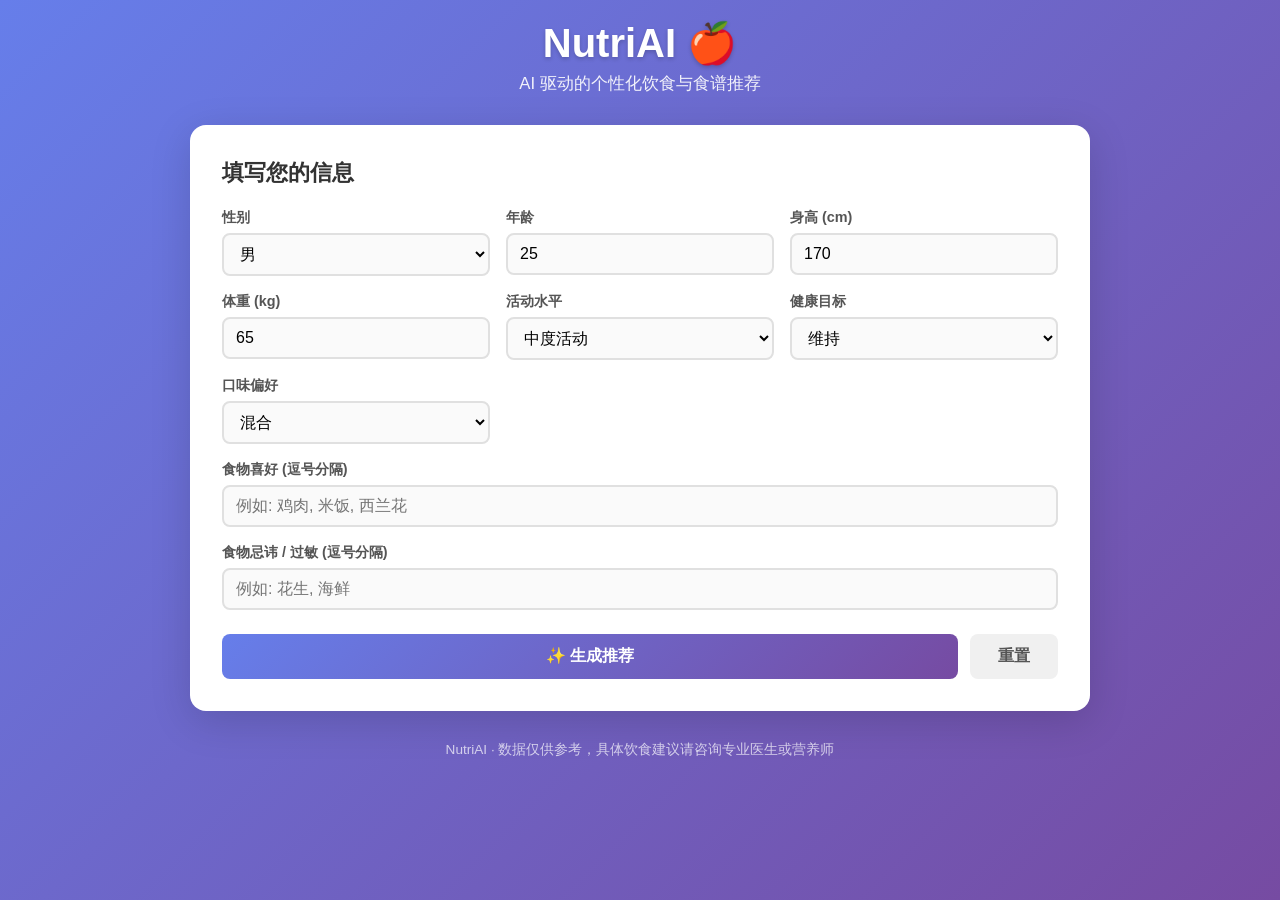
==== frontend/index.html @ 55122c43 "init: NutriAI v0.1.0 - AI nutrition recommendation system - Spring Boot 3.2.0 + Java 21 backend - AI" ====
<!DOCTYPE html>
<html lang="zh-CN">
<head>
    <meta charset="UTF-8">
    <meta name="viewport" content="width=device-width, initial-scale=1.0">
    <title>NutriAI - 智能营养推荐</title>
    <link rel="stylesheet" href="css/style.css">
</head>
<body>
    <header class="header">
        <h1>NutriAI 🍎</h1>
        <p class="subtitle">AI 驱动的个性化饮食与食谱推荐</p>
    </header>

    <main class="container">
        <section class="form-section">
            <h2>填写您的信息</h2>
            <form id="profileForm">
                <div class="form-grid">
                    <div class="form-group">
                        <label>性别</label>
                        <select name="gender" required>
                            <option value="MALE">男</option>
                            <option value="FEMALE">女</option>
                            <option value="OTHER">其他</option>
                        </select>
                    </div>

                    <div class="form-group">
                        <label>年龄</label>
                        <input type="number" name="age" min="1" max="150" value="25" required>
                    </div>

                    <div class="form-group">
                        <label>身高 (cm)</label>
                        <input type="number" name="heightCm" step="0.1" min="30" max="250" value="170" required>
                    </div>

                    <div class="form-group">
                        <label>体重 (kg)</label>
                        <input type="number" name="weightKg" step="0.1" min="2" max="300" value="65" required>
                    </div>

                    <div class="form-group">
                        <label>活动水平</label>
                        <select name="activityLevel">
                            <option value="SEDENTARY">久坐</option>
                            <option value="LIGHT">轻度活动</option>
                            <option value="MODERATE" selected>中度活动</option>
                            <option value="ACTIVE">活跃</option>
                            <option value="VERY_ACTIVE">非常活跃</option>
                        </select>
                    </div>

                    <div class="form-group">
                        <label>健康目标</label>
                        <select name="healthGoal">
                            <option value="LOSE_WEIGHT">减脂</option>
                            <option value="MAINTAIN" selected>维持</option>
                            <option value="GAIN_WEIGHT">增重</option>
                            <option value="BUILD_MUSCLE">增肌</option>
                            <option value="IMPROVE_HEALTH">改善健康</option>
                        </select>
                    </div>

                    <div class="form-group">
                        <label>口味偏好</label>
                        <select name="tastePreference">
                            <option value="LIGHT">清淡</option>
                            <option value="SALTY">咸鲜</option>
                            <option value="SPICY">辛辣</option>
                            <option value="SWEET">甜食</option>
                            <option value="SOUR">酸味</option>
                            <option value="UMAMI">鲜香</option>
                            <option value="MIXED" selected>混合</option>
                        </select>
                    </div>
                </div>

                <div class="form-group full-width">
                    <label>食物喜好 (逗号分隔)</label>
                    <input type="text" id="foodPrefs" placeholder="例如: 鸡肉, 米饭, 西兰花">
                </div>

                <div class="form-group full-width">
                    <label>食物忌讳 / 过敏 (逗号分隔)</label>
                    <input type="text" id="foodAllergies" placeholder="例如: 花生, 海鲜">
                </div>

                <div class="form-actions">
                    <button type="submit" class="btn-primary" id="submitBtn">✨ 生成推荐</button>
                    <button type="reset" class="btn-secondary">重置</button>
                </div>
            </form>
        </section>

        <section class="result-section" id="resultSection" style="display:none;">
            <div class="result-header">
                <h2>推荐结果</h2>
                <span class="ai-badge" id="aiBadge"></span>
            </div>

            <div class="summary-card" id="summaryCard"></div>

            <div class="nutrition-card" id="nutritionCard"></div>

            <div class="recipes-container" id="recipesContainer"></div>

            <div class="tips-card" id="tipsCard"></div>
        </section>
    </main>

    <div id="loadingOverlay" class="loading-overlay" style="display:none;">
        <div class="spinner"></div>
        <p>AI 正在分析您的信息...</p>
    </div>

    <footer class="footer">
        <p>NutriAI · 数据仅供参考，具体饮食建议请咨询专业医生或营养师</p>
    </footer>

    <script src="js/app.js"></script>
</body>
</html>
---- frontend/css/style.css ----
* {
    box-sizing: border-box;
    margin: 0;
    padding: 0;
}

body {
    font-family: -apple-system, BlinkMacSystemFont, "Segoe UI", Roboto, "Helvetica Neue", sans-serif;
    background: linear-gradient(135deg, #667eea 0%, #764ba2 100%);
    min-height: 100vh;
    color: #333;
    padding: 20px;
}

.header {
    text-align: center;
    color: white;
    margin-bottom: 30px;
}

.header h1 {
    font-size: 2.5rem;
    margin-bottom: 5px;
    text-shadow: 0 2px 4px rgba(0,0,0,0.2);
}

.subtitle {
    opacity: 0.9;
    font-size: 1.05rem;
}

.container {
    max-width: 900px;
    margin: 0 auto;
    display: flex;
    flex-direction: column;
    gap: 24px;
}

.form-section, .result-section {
    background: white;
    border-radius: 16px;
    padding: 32px;
    box-shadow: 0 10px 40px rgba(0,0,0,0.15);
}

h2 {
    margin-bottom: 20px;
    color: #333;
    font-size: 1.4rem;
}

.form-grid {
    display: grid;
    grid-template-columns: repeat(auto-fit, minmax(200px, 1fr));
    gap: 16px;
}

.form-group {
    display: flex;
    flex-direction: column;
    gap: 6px;
}

.form-group.full-width {
    margin-top: 16px;
}

.form-group label {
    font-size: 0.9rem;
    font-weight: 600;
    color: #555;
}

.form-group input,
.form-group select {
    padding: 10px 12px;
    border: 2px solid #e0e0e0;
    border-radius: 8px;
    font-size: 1rem;
    transition: border-color 0.2s;
    background: #fafafa;
}

.form-group input:focus,
.form-group select:focus {
    outline: none;
    border-color: #667eea;
    background: white;
}

.form-actions {
    display: flex;
    gap: 12px;
    margin-top: 24px;
}

button {
    padding: 12px 28px;
    border: none;
    border-radius: 8px;
    font-size: 1rem;
    font-weight: 600;
    cursor: pointer;
    transition: transform 0.15s, box-shadow 0.15s;
}

button:hover {
    transform: translateY(-1px);
}

.btn-primary {
    background: linear-gradient(135deg, #667eea, #764ba2);
    color: white;
    flex: 1;
}

.btn-primary:hover {
    box-shadow: 0 6px 20px rgba(102, 126, 234, 0.4);
}

.btn-secondary {
    background: #f0f0f0;
    color: #555;
}

.result-header {
    display: flex;
    justify-content: space-between;
    align-items: center;
    margin-bottom: 16px;
}

.ai-badge {
    background: #e8f5e9;
    color: #2e7d32;
    padding: 4px 12px;
    border-radius: 20px;
    font-size: 0.8rem;
    font-weight: 600;
}

.summary-card {
    background: linear-gradient(135deg, #f5f7fa 0%, #c3cfe2 100%);
    padding: 20px;
    border-radius: 12px;
    margin-bottom: 20px;
    font-size: 1.05rem;
    line-height: 1.6;
}

.nutrition-card {
    background: #fff8e1;
    padding: 20px;
    border-radius: 12px;
    margin-bottom: 20px;
}

.nutrition-grid {
    display: grid;
    grid-template-columns: repeat(auto-fit, minmax(140px, 1fr));
    gap: 12px;
    margin-top: 12px;
}

.nutri-item {
    background: white;
    padding: 12px;
    border-radius: 8px;
    text-align: center;
}

.nutri-value {
    font-size: 1.3rem;
    font-weight: 700;
    color: #ff9800;
}

.nutri-label {
    font-size: 0.8rem;
    color: #888;
    margin-top: 2px;
}

.recipes-container {
    margin-bottom: 20px;
}

.recipe-card {
    border: 2px solid #f0f0f0;
    border-radius: 12px;
    padding: 20px;
    margin-bottom: 16px;
    transition: border-color 0.2s;
}

.recipe-card:hover {
    border-color: #667eea;
}

.recipe-card h3 {
    margin-bottom: 8px;
    color: #333;
}

.recipe-card .desc {
    color: #666;
    margin-bottom: 12px;
}

.recipe-meta {
    display: flex;
    gap: 12px;
    margin-bottom: 12px;
    font-size: 0.85rem;
    color: #888;
}

.recipe-section {
    margin-top: 12px;
}

.recipe-section h4 {
    font-size: 0.9rem;
    color: #555;
    margin-bottom: 6px;
}

.recipe-section ul,
.recipe-section ol {
    padding-left: 20px;
    color: #444;
    font-size: 0.9rem;
    line-height: 1.6;
}

.tags {
    display: flex;
    flex-wrap: wrap;
    gap: 6px;
    margin-top: 10px;
}

.tag {
    background: #e3f2fd;
    color: #1565c0;
    padding: 3px 10px;
    border-radius: 12px;
    font-size: 0.75rem;
}

.tips-card {
    background: #e8f5e9;
    padding: 20px;
    border-radius: 12px;
}

.tips-card ul {
    padding-left: 20px;
    color: #2e7d32;
    line-height: 1.8;
}

.loading-overlay {
    position: fixed;
    top: 0;
    left: 0;
    right: 0;
    bottom: 0;
    background: rgba(0,0,0,0.5);
    display: flex;
    flex-direction: column;
    justify-content: center;
    align-items: center;
    color: white;
    z-index: 1000;
}

.spinner {
    width: 50px;
    height: 50px;
    border: 4px solid rgba(255,255,255,0.3);
    border-top-color: white;
    border-radius: 50%;
    animation: spin 0.8s linear infinite;
    margin-bottom: 16px;
}

@keyframes spin {
    to { transform: rotate(360deg); }
}

.footer {
    text-align: center;
    color: rgba(255,255,255,0.7);
    margin-top: 30px;
    font-size: 0.85rem;
}

@media (max-width: 600px) {
    .header h1 { font-size: 1.8rem; }
    .form-section, .result-section { padding: 20px; }
    .form-actions { flex-direction: column; }
}
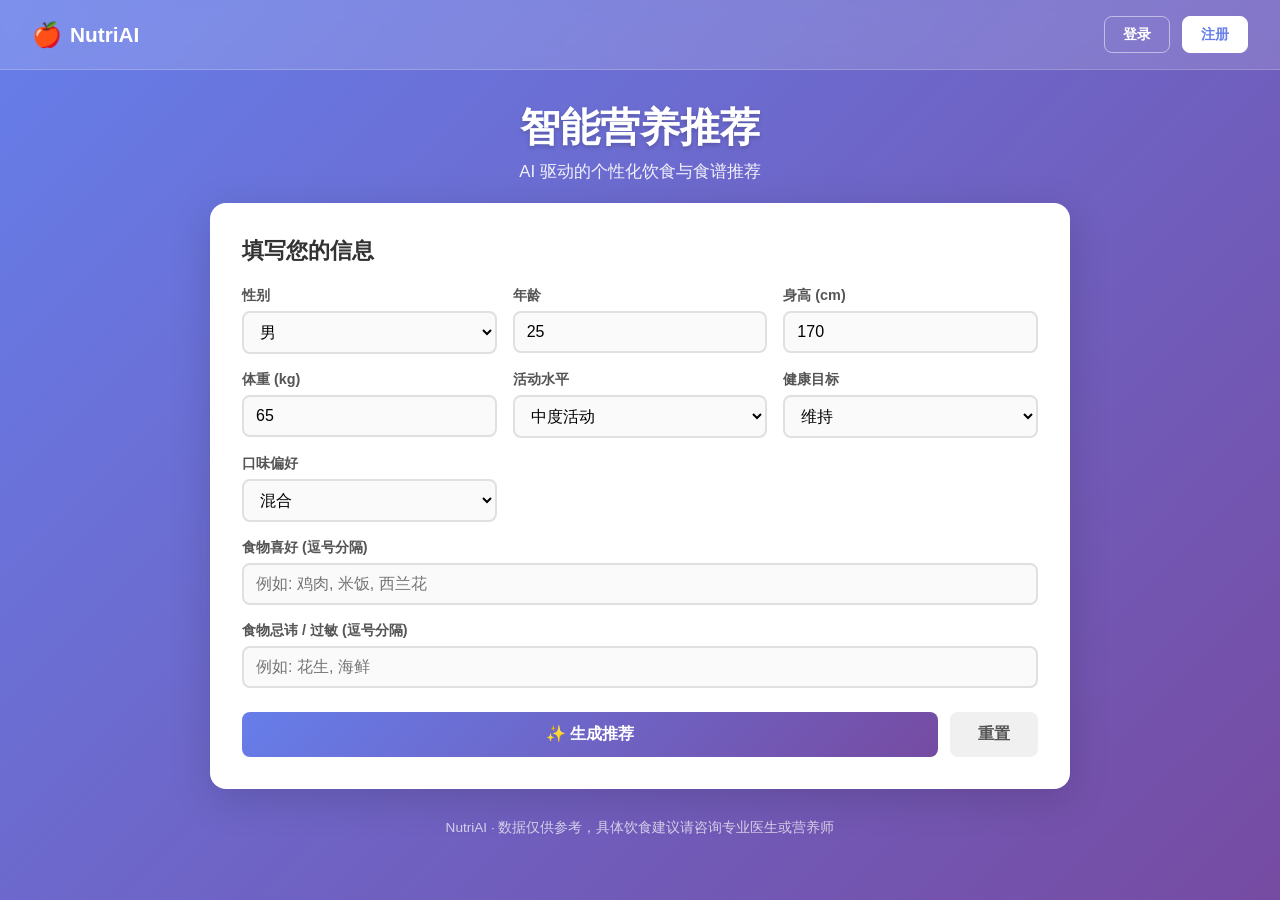
==== commit 39592af4: "feat: add user authentication, profile management, and recommendation history (Week 2) - Spring Secu" ====
--- a/frontend/index.html
+++ b/frontend/index.html
@@ -7,14 +7,29 @@
     <link rel="stylesheet" href="css/style.css">
 </head>
 <body>
+    <nav class="navbar">
+        <div class="nav-brand">
+            <span class="brand-icon">🍎</span>
+            <span class="brand-name">NutriAI</span>
+        </div>
+        <div class="nav-actions" id="navActions">
+            <button class="btn-ghost" onclick="openAuthModal('login')">登录</button>
+            <button class="btn-ghost btn-ghost-primary" onclick="openAuthModal('register')">注册</button>
+        </div>
+    </nav>
+
     <header class="header">
-        <h1>NutriAI 🍎</h1>
+        <h1>智能营养推荐</h1>
         <p class="subtitle">AI 驱动的个性化饮食与食谱推荐</p>
     </header>
 
     <main class="container">
         <section class="form-section">
-            <h2>填写您的信息</h2>
+            <div class="section-header">
+                <h2>填写您的信息</h2>
+                <button class="btn-link" id="saveProfileBtn" style="display:none;">💾 保存为我的画像</button>
+            </div>
+
             <form id="profileForm">
                 <div class="form-grid">
                     <div class="form-group">
@@ -108,12 +123,61 @@
 
             <div class="tips-card" id="tipsCard"></div>
         </section>
+
+        <section class="history-section" id="historySection" style="display:none;">
+            <div class="section-header">
+                <h2>📚 我的推荐历史</h2>
+                <div class="history-pagination" id="historyPagination"></div>
+            </div>
+            <div class="history-list" id="historyList"></div>
+        </section>
     </main>
+
+    <div id="authModal" class="modal" style="display:none;">
+        <div class="modal-backdrop" onclick="closeAuthModal()"></div>
+        <div class="modal-content">
+            <button class="modal-close" onclick="closeAuthModal()">✕</button>
+            <div class="modal-tabs">
+                <button class="modal-tab active" data-tab="login" onclick="switchAuthTab('login')">登录</button>
+                <button class="modal-tab" data-tab="register" onclick="switchAuthTab('register')">注册</button>
+            </div>
+            <form id="loginForm" class="auth-form">
+                <div class="form-group">
+                    <label>用户名</label>
+                    <input type="text" name="username" required autocomplete="username">
+                </div>
+                <div class="form-group">
+                    <label>密码</label>
+                    <input type="password" name="password" required autocomplete="current-password">
+                </div>
+                <button type="submit" class="btn-primary btn-full">登录</button>
+                <div class="form-error" id="loginError"></div>
+            </form>
+            <form id="registerForm" class="auth-form" style="display:none;">
+                <div class="form-group">
+                    <label>用户名</label>
+                    <input type="text" name="username" required minlength="3" maxlength="50">
+                </div>
+                <div class="form-group">
+                    <label>邮箱 (可选)</label>
+                    <input type="email" name="email">
+                </div>
+                <div class="form-group">
+                    <label>密码</label>
+                    <input type="password" name="password" required minlength="6">
+                </div>
+                <button type="submit" class="btn-primary btn-full">注册</button>
+                <div class="form-error" id="registerError"></div>
+            </form>
+        </div>
+    </div>
 
     <div id="loadingOverlay" class="loading-overlay" style="display:none;">
         <div class="spinner"></div>
         <p>AI 正在分析您的信息...</p>
     </div>
+
+    <div id="toast" class="toast" style="display:none;"></div>
 
     <footer class="footer">
         <p>NutriAI · 数据仅供参考，具体饮食建议请咨询专业医生或营养师</p>
--- a/frontend/css/style.css
+++ b/frontend/css/style.css
@@ -9,13 +9,95 @@
     background: linear-gradient(135deg, #667eea 0%, #764ba2 100%);
     min-height: 100vh;
     color: #333;
-    padding: 20px;
+    padding: 0 0 20px 0;
+}
+
+.navbar {
+    display: flex;
+    justify-content: space-between;
+    align-items: center;
+    padding: 16px 32px;
+    background: rgba(255,255,255,0.15);
+    backdrop-filter: blur(10px);
+    border-bottom: 1px solid rgba(255,255,255,0.2);
+}
+
+.nav-brand {
+    display: flex;
+    align-items: center;
+    gap: 8px;
+    color: white;
+    font-size: 1.3rem;
+    font-weight: 700;
+}
+
+.brand-icon {
+    font-size: 1.5rem;
+}
+
+.nav-actions {
+    display: flex;
+    align-items: center;
+    gap: 12px;
+}
+
+.nav-user {
+    display: flex;
+    align-items: center;
+    gap: 12px;
+    color: white;
+}
+
+.nav-user .user-name {
+    font-weight: 600;
+}
+
+.btn-ghost {
+    padding: 8px 18px;
+    border: 1px solid rgba(255,255,255,0.5);
+    border-radius: 8px;
+    background: transparent;
+    color: white;
+    font-size: 0.9rem;
+    font-weight: 600;
+    cursor: pointer;
+    transition: all 0.2s;
+}
+
+.btn-ghost:hover {
+    background: rgba(255,255,255,0.2);
+}
+
+.btn-ghost-primary {
+    background: white;
+    color: #667eea;
+    border-color: white;
+}
+
+.btn-ghost-primary:hover {
+    background: #f5f5f5;
+    transform: translateY(-1px);
+}
+
+.btn-icon {
+    padding: 6px 12px;
+    border: 1px solid rgba(255,255,255,0.3);
+    border-radius: 6px;
+    background: transparent;
+    color: white;
+    font-size: 0.85rem;
+    cursor: pointer;
+    transition: all 0.2s;
+}
+
+.btn-icon:hover {
+    background: rgba(255,255,255,0.2);
 }
 
 .header {
     text-align: center;
     color: white;
-    margin-bottom: 30px;
+    padding: 30px 20px 20px;
 }
 
 .header h1 {
@@ -35,13 +117,25 @@
     display: flex;
     flex-direction: column;
     gap: 24px;
-}
-
-.form-section, .result-section {
+    padding: 0 20px;
+}
+
+.form-section, .result-section, .history-section {
     background: white;
     border-radius: 16px;
     padding: 32px;
     box-shadow: 0 10px 40px rgba(0,0,0,0.15);
+}
+
+.section-header {
+    display: flex;
+    justify-content: space-between;
+    align-items: center;
+    margin-bottom: 20px;
+}
+
+.section-header h2 {
+    margin-bottom: 0;
 }
 
 h2 {
@@ -124,6 +218,26 @@
     color: #555;
 }
 
+.btn-full {
+    flex: 0 0 100%;
+    padding: 12px;
+}
+
+.btn-link {
+    background: none;
+    border: none;
+    color: #667eea;
+    font-size: 0.9rem;
+    padding: 4px 8px;
+    cursor: pointer;
+    font-weight: 500;
+}
+
+.btn-link:hover {
+    text-decoration: underline;
+    transform: none;
+}
+
 .result-header {
     display: flex;
     justify-content: space-between;
@@ -259,6 +373,201 @@
     padding-left: 20px;
     color: #2e7d32;
     line-height: 1.8;
+}
+
+.history-list {
+    display: flex;
+    flex-direction: column;
+    gap: 12px;
+}
+
+.history-item {
+    border: 1px solid #eee;
+    border-radius: 10px;
+    padding: 16px 20px;
+    display: flex;
+    justify-content: space-between;
+    align-items: center;
+    transition: all 0.2s;
+    cursor: pointer;
+}
+
+.history-item:hover {
+    border-color: #667eea;
+    box-shadow: 0 4px 12px rgba(102,126,234,0.1);
+}
+
+.history-info {
+    flex: 1;
+}
+
+.history-summary {
+    color: #444;
+    font-size: 0.95rem;
+    margin-bottom: 6px;
+}
+
+.history-meta {
+    font-size: 0.8rem;
+    color: #999;
+    display: flex;
+    gap: 16px;
+}
+
+.history-actions {
+    display: flex;
+    gap: 8px;
+}
+
+.btn-delete {
+    padding: 6px 12px;
+    border: 1px solid #ffcdd2;
+    border-radius: 6px;
+    background: #ffebee;
+    color: #c62828;
+    font-size: 0.8rem;
+    cursor: pointer;
+}
+
+.btn-delete:hover {
+    background: #ffcdd2;
+    transform: none;
+}
+
+.history-empty {
+    text-align: center;
+    padding: 40px 20px;
+    color: #999;
+}
+
+.history-pagination {
+    display: flex;
+    gap: 8px;
+    align-items: center;
+    font-size: 0.85rem;
+    color: #666;
+}
+
+.page-btn {
+    padding: 4px 12px;
+    border: 1px solid #e0e0e0;
+    border-radius: 6px;
+    background: white;
+    font-size: 0.8rem;
+    cursor: pointer;
+    color: #555;
+}
+
+.page-btn:disabled {
+    opacity: 0.4;
+    cursor: not-allowed;
+}
+
+.page-btn.active {
+    background: #667eea;
+    color: white;
+    border-color: #667eea;
+}
+
+.modal {
+    position: fixed;
+    top: 0;
+    left: 0;
+    right: 0;
+    bottom: 0;
+    display: flex;
+    justify-content: center;
+    align-items: center;
+    z-index: 1000;
+}
+
+.modal-backdrop {
+    position: absolute;
+    top: 0;
+    left: 0;
+    right: 0;
+    bottom: 0;
+    background: rgba(0,0,0,0.5);
+}
+
+.modal-content {
+    position: relative;
+    background: white;
+    border-radius: 16px;
+    padding: 32px;
+    width: 380px;
+    max-width: 90vw;
+    box-shadow: 0 20px 60px rgba(0,0,0,0.3);
+    animation: modalIn 0.2s ease-out;
+}
+
+@keyframes modalIn {
+    from { opacity: 0; transform: translateY(-20px); }
+    to { opacity: 1; transform: translateY(0); }
+}
+
+.modal-close {
+    position: absolute;
+    top: 12px;
+    right: 16px;
+    background: none;
+    border: none;
+    font-size: 1.3rem;
+    color: #999;
+    cursor: pointer;
+    padding: 4px;
+}
+
+.modal-close:hover {
+    color: #333;
+    transform: none;
+}
+
+.modal-tabs {
+    display: flex;
+    gap: 0;
+    margin-bottom: 24px;
+    border-bottom: 2px solid #eee;
+}
+
+.modal-tab {
+    flex: 1;
+    padding: 12px 0;
+    border: none;
+    background: none;
+    font-size: 1rem;
+    font-weight: 600;
+    color: #999;
+    cursor: pointer;
+    border-bottom: 2px solid transparent;
+    margin-bottom: -2px;
+    border-radius: 0;
+}
+
+.modal-tab.active {
+    color: #667eea;
+    border-bottom-color: #667eea;
+}
+
+.modal-tab:hover {
+    transform: none;
+}
+
+.auth-form {
+    display: flex;
+    flex-direction: column;
+    gap: 16px;
+}
+
+.form-error {
+    color: #c62828;
+    font-size: 0.85rem;
+    text-align: center;
+    min-height: 20px;
+}
+
+.form-error.success {
+    color: #2e7d32;
 }
 
 .loading-overlay {
@@ -290,6 +599,29 @@
     to { transform: rotate(360deg); }
 }
 
+.toast {
+    position: fixed;
+    bottom: 40px;
+    left: 50%;
+    transform: translateX(-50%);
+    padding: 12px 24px;
+    border-radius: 8px;
+    color: white;
+    font-weight: 500;
+    z-index: 2000;
+    animation: toastIn 0.3s ease-out;
+    box-shadow: 0 4px 20px rgba(0,0,0,0.2);
+}
+
+.toast.success { background: #2e7d32; }
+.toast.error { background: #c62828; }
+.toast.info { background: #1565c0; }
+
+@keyframes toastIn {
+    from { opacity: 0; transform: translateX(-50%) translateY(20px); }
+    to { opacity: 1; transform: translateX(-50%) translateY(0); }
+}
+
 .footer {
     text-align: center;
     color: rgba(255,255,255,0.7);
@@ -298,7 +630,10 @@
 }
 
 @media (max-width: 600px) {
+    .navbar { padding: 12px 16px; }
     .header h1 { font-size: 1.8rem; }
-    .form-section, .result-section { padding: 20px; }
+    .form-section, .result-section, .history-section { padding: 20px; }
     .form-actions { flex-direction: column; }
+    .history-item { flex-direction: column; gap: 8px; align-items: flex-start; }
+    .nav-user .user-name { display: none; }
 }
